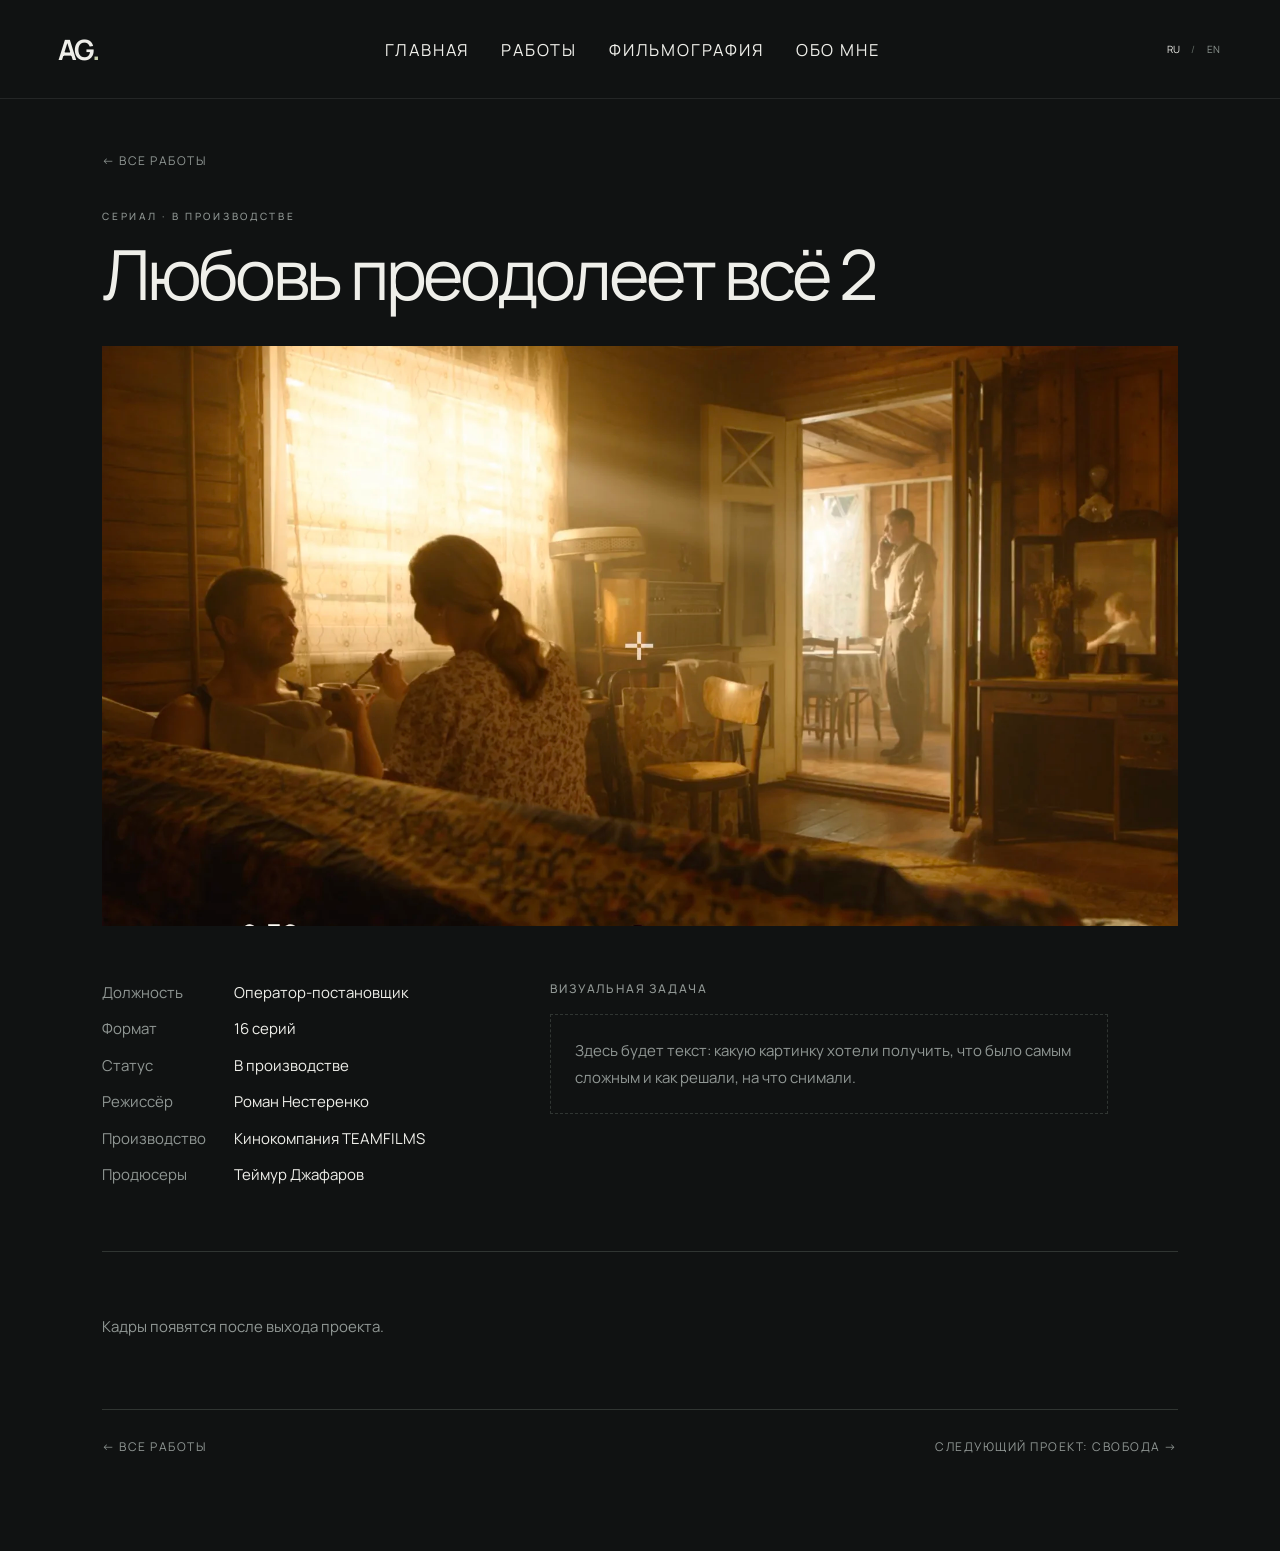
==== prototype/lyubov-preodoleet-vse-2.html @ f4542123 "Страницы для всех шести проектов (болванки без текста) Кадры обрезаны на 1,2–3 % по краям, чтобы убр" ====
<!doctype html>
<html lang="ru">
<head>
  <meta charset="utf-8">
  <meta name="viewport" content="width=device-width, initial-scale=1">
  <meta name="description" content="«Любовь преодолеет всё 2» (в производстве): оператор-постановщик Александр Горулёв. Кадры, трейлер и визуальное решение проекта.">
  <title>«Любовь преодолеет всё 2» — оператор-постановщик Александр Горулёв</title>
  <link rel="canonical" href="https://alexandergorulev.com/lyubov-preodoleet-vse-2">
  <link rel="stylesheet" href="styles.css?v=shared-nav-1">
  <link rel="stylesheet" href="works-trailers.css">
  <link rel="stylesheet" href="project.css?v=2">
  <script src="content.js?v=pages-3" defer></script>
  <script src="projects-i18n.js?v=1" defer></script>
  <script src="app.js?v=pages-4" defer></script>
  <script src="project.js?v=1" defer></script>
</head>
<body id="top" class="inner-page" data-page-title="work"
      data-title-ru="«Любовь преодолеет всё 2» — оператор-постановщик Александр Горулёв"
      data-title-en="Love Will Conquer All 2 — Alexander Gorulev, Director of Photography">
  <a class="skip-link" href="#main" data-i18n="skipContent">Перейти к содержанию</a>
  <header class="header">
    <a class="wordmark" href="index.html" aria-label="На главную">AG<span class="wordmark-dot">.</span></a>
    <nav class="desktop-nav" aria-label="Основная навигация">
      <a href="index.html" data-i18n="homeNav">Главная</a>
      <a href="works.html" data-i18n="work">Работы</a>
      <a href="filmography.html" data-i18n="filmographyTitle">Фильмография</a>
      <a href="about.html" data-i18n="about">Обо мне</a>
    </nav>
    <div class="header-actions">
      <div class="languages" aria-label="Language"><button data-lang="ru" aria-pressed="true">RU</button><span>/</span><button data-lang="en" aria-pressed="false">EN</button></div>
      <button class="menu-toggle" aria-expanded="false" aria-controls="mobile-nav" aria-label="Открыть меню"><span></span><span></span></button>
    </div>
    <nav id="mobile-nav" class="mobile-nav" aria-label="Мобильная навигация" hidden>
      <a href="index.html" data-i18n="homeNav">Главная</a>
      <a href="works.html" data-i18n="work">Работы</a>
      <a href="filmography.html" data-i18n="filmographyTitle">Фильмография</a>
      <a href="about.html" data-i18n="about">Обо мне</a>
    </nav>
  </header>

  <main id="main" class="page-content">
    <article class="project-page section-pad" data-project="Любовь преодолеет всё 2">
      <a class="back-link" href="works.html" data-i18n="allWorks">← Все работы</a>

      <header class="project-head">
        <p class="eyebrow" data-i18n="lyubov_preodoleet_vse_2_type">Сериал · в производстве</p>
        <h1 data-i18n="lyubov_preodoleet_vse_2_title">Любовь преодолеет всё 2</h1>
      </header>

      <figure class="project-hero">
        <img src="assets/lyubov-preodoleet-vse-2/cover.webp" alt="«Любовь преодолеет всё 2»" width="1860" height="1004" fetchpriority="high">
      </figure>

      <section class="project-info">
        <dl class="project-facts">
          <dt data-i18n="projRole">Должность</dt><dd data-i18n="roleDop">Оператор-постановщик</dd>
          <dt data-i18n="projFormat">Формат</dt><dd data-i18n="lyubov_preodoleet_vse_2_projFormat">16 серий</dd>
          <dt data-i18n="projStatus">Статус</dt><dd data-i18n="lyubov_preodoleet_vse_2_projStatus">В производстве</dd>
          <dt data-i18n="projDirector">Режиссёр</dt><dd data-i18n="lyubov_preodoleet_vse_2_projDirector">Роман Нестеренко</dd>
          <dt data-i18n="projCompany">Производство</dt><dd data-i18n="lyubov_preodoleet_vse_2_projCompany">Кинокомпания TEAMFILMS</dd>
          <dt data-i18n="projProducers">Продюсеры</dt><dd data-i18n="lyubov_preodoleet_vse_2_projProducers">Теймур Джафаров</dd>
        </dl>
        <div class="project-task">
          <h2 data-i18n="projTask">Визуальная задача</h2>
          <!-- DRAFT: Alexander will provide this text (RU + EN) -->
          <p class="draft-note" data-i18n="projTaskDraft">Здесь будет текст: какую картинку хотели получить, что было самым сложным и как решали, на что снимали.</p>
        </div>
      </section>

      <section class="project-frames">
        <p class="frames-note" data-i18n="projNoFrames">Кадры появятся после выхода проекта.</p>
      </section>

      <nav class="project-next" aria-label="Проекты">
        <a href="works.html" data-i18n="allWorks">← Все работы</a>
        <a href="svoboda.html"><span data-i18n="projNext">Следующий проект</span>: <span data-i18n="svoboda_title">Свобода</span> →</a>
      </nav>
    </article>
  </main>

</body>
</html>
---- prototype/styles.css ----
@import url('https://fonts.googleapis.com/css2?family=Manrope:wght@400;500;600;700&display=swap');
:root{color-scheme:dark;--bg:#101212;--text:#efefea;--muted:#909794;--line:#303532;--accent:#c8cfad}
*{box-sizing:border-box}html{scroll-behavior:smooth;scroll-padding-top:96px}body{margin:0;background:var(--bg);color:var(--text);font-family:Manrope,Arial,sans-serif;-webkit-font-smoothing:antialiased}button,a{-webkit-tap-highlight-color:transparent}a{color:inherit;text-decoration:none}button{font:inherit;color:inherit;cursor:pointer}button:focus-visible,a:focus-visible{outline:2px solid var(--accent);outline-offset:7px}button{border:0}a,button{touch-action:manipulation}button:hover,a:hover{color:var(--accent)}[hidden]{display:none!important}.header{position:absolute;top:0;left:0;width:100%;z-index:5;display:flex;align-items:center;justify-content:space-between;padding:30px 4.5%;border-bottom:1px solid #ffffff15}.wordmark{font-size:28px;font-weight:700;letter-spacing:-2px}.wordmark-dot{color:var(--accent)}.desktop-nav{display:flex;gap:32px;align-items:center;font-size:11px;letter-spacing:1.8px;text-transform:uppercase}.text-button{background:none;padding:0;text-transform:inherit;letter-spacing:inherit;font-size:inherit}.header-actions{display:flex;align-items:center;gap:24px}.languages{display:flex;gap:9px;align-items:center;font-size:10px;letter-spacing:1px}.languages button{padding:10px 2px;background:none;color:#8e9691;font-size:10px}.languages button[aria-pressed=true]{color:var(--text)}.languages span{color:#606963}.menu-toggle{display:none}.hero{position:relative;min-height:740px;height:100svh;max-height:1150px;overflow:hidden}.hero-image,.hero-shade{position:absolute;width:100%;height:100%;inset:0;object-fit:cover}.hero-shade{background:linear-gradient(90deg,#0712115e,transparent 75%),linear-gradient(0deg,#101212 0%,transparent 28%,#050a091c 80%)}.hero-content{position:relative;padding:0 8%;top:29%}.eyebrow{text-transform:uppercase;font-size:10px;letter-spacing:2.7px;font-weight:500;margin:0 0 23px}.hero h1{font-size:clamp(60px,7.8vw,122px);font-weight:400;letter-spacing:-.065em;line-height:1.02;margin:0 0 39px}.hero h1 span{display:block}.play-button{display:flex;gap:18px;align-items:center;padding:0;background:transparent;font-size:10px;letter-spacing:2.1px}.play-icon{display:grid;place-items:center;width:56px;height:56px;border:1px solid #e7ead77a;border-radius:50%;font-size:12px;padding-left:3px;transition:background .2s,border-color .2s}.play-button:hover .play-icon{background:#e9eed718;border-color:var(--accent)}.hero-bottom{position:absolute;bottom:36px;left:4.5%;right:4.5%;display:flex;justify-content:space-between;align-items:center}.placeholder-note{font-size:9px;letter-spacing:1px;color:#b1b8af}.scroll-link{display:flex;align-items:center;gap:40px;font-size:10px;letter-spacing:1px}.scroll-link span:last-child{font-size:24px}.section-pad{padding-left:8%;padding-right:8%}.work{padding-top:105px;padding-bottom:70px}.section-heading{display:flex;justify-content:space-between;align-items:end;margin-bottom:44px}.muted{color:var(--muted)}h2{font-size:clamp(30px,3.2vw,48px);line-height:1.2;font-weight:400;letter-spacing:-1.8px;margin:0}.count{font-size:11px;letter-spacing:0;vertical-align:top;display:inline-block;margin:6px 0 0 18px;color:var(--muted)}.section-note{font-size:11px;line-height:1.9;color:var(--muted);margin:0}.project-grid{display:grid;grid-template-columns:1fr 1fr;gap:45px 28px}.project-image{position:relative;overflow:hidden;background:#1a201f;aspect-ratio:1.6}.project-image img{width:100%;height:100%;object-fit:cover;display:block}.image-label{position:absolute;bottom:14px;left:16px;text-transform:uppercase;font-size:7px;letter-spacing:1.5px;color:#d6dcd0b0;background:#10171277;padding:5px 7px}.project-caption{display:flex;justify-content:space-between;gap:20px;align-items:center;margin-top:17px}.project h3{font-size:22px;font-weight:400;margin:0}.project-number{font-size:9px;color:var(--muted);letter-spacing:1px}.layout-note{display:flex;gap:10px;align-items:center;color:var(--muted);font-size:10px;line-height:1.8;margin-top:40px}.small-dot{width:4px;height:4px;flex-shrink:0;background:var(--accent);border-radius:50%}.about{border-top:1px solid var(--line);border-bottom:1px solid var(--line);padding-top:52px;padding-bottom:52px;display:grid;grid-template-columns:1fr 2fr auto;align-items:center;gap:20px}.about .eyebrow{margin:0}.about h2{font-size:26px;letter-spacing:-.8px}.role-line{font-size:12px;color:var(--muted);margin-bottom:0}.about-mark{font-size:50px;letter-spacing:-5px;color:#39403b}.contact{padding-top:64px;padding-bottom:64px;display:flex;justify-content:space-between;align-items:center}.contact h2{font-size:46px}.contact-note{font-size:11px;color:var(--muted);margin:20px 0 0}.external-link{display:flex;align-items:center;gap:64px;padding:15px 0;border-bottom:1px solid #64705e;font-size:12px}.footer{border-top:1px solid var(--line);padding:25px 4.5%;display:flex;justify-content:space-between;gap:20px;color:var(--muted);font-size:9px;letter-spacing:.5px}.skip-link{position:fixed;top:-80px;left:20px;z-index:50;background:#202622;padding:15px}.skip-link:focus{top:15px}.modal-open{overflow:hidden}dialog{padding:24px;width:min(1000px,92vw);max-height:90svh;border:1px solid #465046;background:#111614;color:var(--text)}dialog::backdrop{background:#020605e8;backdrop-filter:blur(8px)}.dialog-top{display:flex;align-items:center;justify-content:space-between;margin-bottom:22px}.dialog-top .eyebrow{margin:0}.close-button{font-size:32px;background:none;width:44px;height:44px}.video-placeholder{aspect-ratio:16/9;display:flex;align-items:center;justify-content:center;flex-direction:column;text-align:center;padding:20px;background:radial-gradient(ellipse at center,#2c3932,#171e1a 70%);border:1px solid #ffffff0d}.large-play{font-size:60px;color:var(--accent);margin-bottom:20px}.video-placeholder h2{font-size:26px;letter-spacing:-.5px}.video-placeholder p{font-size:12px;color:var(--muted);line-height:1.7}.video-label{font-size:8px;letter-spacing:2px;margin-top:24px;color:var(--muted)}
@media(min-width:1600px){.work,.about,.contact{padding-left:max(8%,calc((100vw - 1400px)/2));padding-right:max(8%,calc((100vw - 1400px)/2))}}
@media(max-width:760px){html{scroll-padding-top:24px}.header{padding:20px 6%}.desktop-nav{display:none}.menu-toggle{background:none;width:32px;height:32px;display:flex;flex-direction:column;justify-content:center;gap:6px;padding:4px}.menu-toggle span{display:block;width:24px;height:1px;background:var(--text)}.menu-toggle[aria-expanded=true] span:first-child{transform:translateY(3.5px) rotate(45deg)}.menu-toggle[aria-expanded=true] span:last-child{transform:translateY(-3.5px) rotate(-45deg)}.mobile-nav{position:absolute;top:80px;left:0;width:100%;display:flex;flex-direction:column;align-items:start;gap:25px;background:#111a17f7;padding:32px 6%;font-size:18px;border-bottom:1px solid var(--line)}.hero{min-height:640px;max-height:920px}.hero-content{padding:0 7%;top:30%}.hero h1{font-size:clamp(54px,12.3vw,90px);margin-bottom:35px}.hero .eyebrow{font-size:8px;letter-spacing:2px}.hero-image{object-position:62% center}.hero-bottom{left:7%;right:7%;bottom:24px;align-items:start;gap:22px;flex-direction:column}.placeholder-note{font-size:8px}.scroll-link{gap:25px;font-size:9px}.section-pad{padding-left:7%;padding-right:7%}.work{padding-top:68px;padding-bottom:45px}.section-heading{margin-bottom:30px}.section-heading h2{font-size:31px;letter-spacing:-1.2px}.section-note{display:none}.count{margin-left:10px;font-size:9px}.project-grid{grid-template-columns:1fr;gap:32px}.project h3{font-size:18px}.project-caption{margin-top:13px}.layout-note{font-size:9px;align-items:start;margin-top:30px}.small-dot{margin-top:6px}.about{grid-template-columns:1fr auto;padding-top:32px;padding-bottom:32px;gap:18px}.about>.eyebrow{grid-column:1/-1}.about h2{font-size:23px}.about-mark{font-size:36px}.contact{padding-top:40px;padding-bottom:40px;align-items:start;flex-direction:column;gap:25px}.contact h2{font-size:37px}.contact .eyebrow{margin-bottom:18px}.external-link{gap:60px}.footer{padding:22px 7%;flex-wrap:wrap;font-size:8px}.footer>span:nth-child(2){order:3;width:100%}dialog{padding:14px}.video-placeholder{aspect-ratio:auto;min-height:300px}.video-placeholder h2{font-size:22px}.video-placeholder p{max-width:220px}.large-play{font-size:45px}}
@media(prefers-reduced-motion:reduce){html{scroll-behavior:auto}*,*::before,*::after{transition:none!important;animation:none!important}}

/* Prominent professional subtitle on the hero. */
.hero .eyebrow{font-size:22px;letter-spacing:2.7px}
@media(max-width:760px){.hero .eyebrow{font-size:16px;letter-spacing:1.8px}}

.showreel-player{aspect-ratio:16/9;background:#000;width:100%}.showreel-player iframe{display:block;width:100%;height:100%;border:0}.video-fallback{font-size:12px;color:var(--muted);margin:18px 0 0;text-align:right}

.showreel-player video{display:block;width:100%;height:100%;object-fit:contain;background:#000}

/* Selected frame: original proportions and colour, left-anchored desktop crop. */
.hero{min-height:0;height:100svh;max-height:none}
.hero-image{object-fit:cover;object-position:left center;filter:none}
.hero-shade{background:radial-gradient(ellipse at 80% 48%,rgba(0,0,0,.12),transparent 48%)}
.hero-content{position:absolute;left:65%;right:3%;top:50%;padding:0;transform:translateY(-50%)}
.hero h1{font-size:clamp(44px,4.6vw,88px);letter-spacing:-.055em}
.hero .eyebrow{font-size:22px;letter-spacing:1.5px;line-height:1.5}
.hero-bottom{justify-content:flex-end}
@media(max-aspect-ratio:17/10){
 .hero{height:calc(100px + 42.4vw);min-height:0;padding:0}
 .hero-image{top:100px;height:calc(100% - 100px);object-fit:cover;object-position:left center}
 .hero-shade{top:100px;height:calc(100% - 100px)}
 .hero-content{left:53%;right:3%;top:calc(100px + 21.2vw);transform:translateY(-50%);padding:0}
 .hero h1{font-size:clamp(24px,5vw,68px);margin-bottom:18px}
 .hero .eyebrow{font-size:clamp(10px,1.65vw,22px);letter-spacing:1px;margin-bottom:12px}
 .hero .play-icon{width:36px;height:36px;font-size:10px}
 .hero .play-button{font-size:9px;letter-spacing:1px;gap:10px}
 .hero-bottom{display:none}
}
@media(max-width:480px){
 .hero .eyebrow{font-size:10px;letter-spacing:.4px;margin-bottom:8px}
 .hero h1{font-size:24px;margin-bottom:12px}
 .hero .play-icon{width:28px;height:28px}
 .hero .play-button{font-size:8px;letter-spacing:.5px;gap:7px}
}

.project-image.has-cover{aspect-ratio:2.35 / 1;background:transparent}.project-image.has-cover img{width:100%;height:100%;object-fit:cover}

/* About: approved Russian biography; retain the existing English introduction. */
.about-copy{min-width:0}
.about-bio{max-width:65ch;font-size:18px;line-height:1.8}
.about-bio p{margin:20px 0 0}
.about-links{display:flex;flex-wrap:wrap;gap:12px 24px;margin-top:24px;font-size:12px;color:var(--muted)}
.about-links a{text-decoration:underline;text-decoration-color:var(--line);text-underline-offset:5px}
.about .about-en{display:none}
html[lang="en"] .about .about-ru{display:none}
html[lang="en"] .about span.about-en{display:inline}
html[lang="en"] .about p.about-en{display:block}
@media(max-width:760px){.about-bio{font-size:16px;line-height:1.8}}

/* Contact details share the existing section layout and typography. */
.contact{gap:32px}
.contact .contact-details{display:grid;grid-template-columns:repeat(3,minmax(0,1fr));gap:24px;margin:0;min-width:0}
.contact .contact-details dt{font-size:14px;line-height:15px;color:var(--muted);margin-bottom:8px}
.contact .contact-details dd{margin:0;font-size:20px;line-height:23.8px}
.contact .contact-details a{display:inline-block;padding:4px 0;overflow-wrap:anywhere}
@media(min-width:761px) and (max-width:1100px){.contact .contact-details{grid-template-columns:1fr;gap:18px}}
@media(max-width:760px){.contact .contact-details{grid-template-columns:1fr;gap:20px;width:100%}}

@media(max-width:760px){.contact .contact-details dd{font-size:18px}.contact .contact-details dt{font-size:14px}}

/* Enlarge only the hero showreel label, keeping the button geometry intact. */
.hero .play-button > span:last-child{font-size:21px;line-height:1}
@media(max-width:760px){.hero .play-button > span:last-child{font-size:clamp(10px,1.8vw,14px)}}

/* Reserve the existing header height on pages without a hero. */
.inner-page .page-content{padding-top:100px}
@media(max-width:760px){.inner-page .page-content{padding-top:80px}}

/* Professional credits on the filmography page only. */
.filmography .filmography-details{margin-top:8px;font-size:16px;line-height:1.7;color:var(--muted)}
.filmography .filmography-details p{margin:0}
.filmography .filmography-details p+p{margin-top:3px}
.filmography .filmography-credit+.filmography-credit{margin-top:28px}
@media(max-width:760px){.filmography .filmography-details{font-size:14px}}

/* Shared navigation matches the approved home-page menu. */
.desktop-nav{font-size:16.5px}
.mobile-nav{font-size:27px}

/* Home-page desktop labels only; mobile and inner pages retain their sizes. */
@media(min-width:761px){
 body:has(> main > .hero) .languages,
 body:has(> main > .hero) .languages button{font-size:15px}
 body:has(> main > .hero) .scroll-link > span:first-child{font-size:15px}
}
---- prototype/works-trailers.css ----
.trailer-link{display:inline-block;margin-top:12px;padding:0;background:none;font-size:11px;letter-spacing:1.5px;color:var(--muted)}
#trailer-dialog{width:min(calc(100vw - 32px),calc((100svh - 132px)*16/9 + 48px));max-width:none;max-height:calc(100svh - 32px);padding:24px}
#trailer-dialog .dialog-top{gap:16px;margin-bottom:12px}
#trailer-dialog .eyebrow{line-height:1.5}
#trailer-dialog .close-button{flex-shrink:0}
#trailer-player{width:100%;aspect-ratio:16/9;background:#000}
#trailer-player iframe{display:block;width:100%;height:100%;border:0}
---- prototype/project.css ----
/* Project (case) pages. Uses the site's existing colours, type and spacing. */
.project-page{padding-top:48px;padding-bottom:96px}
.back-link{display:inline-block;font-size:12px;letter-spacing:1.5px;text-transform:uppercase;color:var(--muted);margin-bottom:40px}
.project-head{margin-bottom:36px}
.project-head .eyebrow{margin-bottom:16px;color:var(--muted)}
.project-head h1{font-size:clamp(40px,5.4vw,84px);font-weight:400;letter-spacing:-.05em;line-height:1.02;margin:0}
.project-hero{margin:0 0 56px;background:#000}
.project-hero img{display:block;width:100%;height:auto}

.project-info{display:grid;grid-template-columns:minmax(0,1fr) minmax(0,1.6fr);gap:56px;padding-bottom:64px;border-bottom:1px solid var(--line)}
.project-facts{margin:0;display:grid;grid-template-columns:auto 1fr;gap:14px 28px;align-content:start;font-size:15px;line-height:1.5}
.project-facts dt{color:var(--muted)}
.project-facts dd{margin:0}
.project-task h2{font-size:12px;letter-spacing:1.8px;text-transform:uppercase;font-weight:500;color:var(--muted);margin:0 0 18px}
.project-task p{font-size:18px;line-height:1.8;margin:0;max-width:62ch}
.project-task .draft-note{border:1px dashed var(--line);padding:22px 24px;color:var(--muted);font-size:15px}
.trailer-button{display:inline-flex;align-items:center;gap:14px;margin-top:32px;padding:0;background:none;font-size:12px;letter-spacing:1.8px;text-transform:uppercase}
.trailer-button .play-icon{width:44px;height:44px}

.project-frames{padding-top:64px}
.project-frames h2{font-size:12px;letter-spacing:1.8px;text-transform:uppercase;font-weight:500;color:var(--muted);margin:0 0 28px}
.frame-grid{display:grid;grid-template-columns:1fr 1fr;gap:20px}
.frame-grid button{display:block;padding:0;background:#000;cursor:zoom-in}
.frame-grid img{display:block;width:100%;height:auto;transition:opacity .2s}
.frame-grid button:hover img{opacity:.85}
.project-next{display:flex;justify-content:space-between;align-items:center;gap:20px;margin-top:72px;padding-top:28px;border-top:1px solid var(--line);font-size:12px;letter-spacing:1.5px;text-transform:uppercase;color:var(--muted)}

#frame-dialog{width:min(96vw,1800px);max-height:96svh;padding:16px;background:#050707}
#frame-dialog img{display:block;width:100%;height:auto;max-height:calc(96svh - 92px);object-fit:contain}
#frame-dialog .dialog-top{margin-bottom:10px}

@media(max-width:900px){.project-info{grid-template-columns:1fr;gap:40px}}
@media(max-width:760px){
  .project-page{padding-top:28px;padding-bottom:64px}
  .back-link{margin-bottom:28px;font-size:11px}
  .project-hero{margin-bottom:40px}
  .project-facts{font-size:14px;gap:10px 20px}
  .project-task p{font-size:16px}
  .frame-grid{grid-template-columns:1fr;gap:14px}
  .project-frames{padding-top:48px}
}
/* Odd number of frames: the last one spans the full width. */
.frame-grid button:last-child:nth-child(odd){grid-column:1/-1}
.frames-note{font-size:15px;color:var(--muted);margin:0}
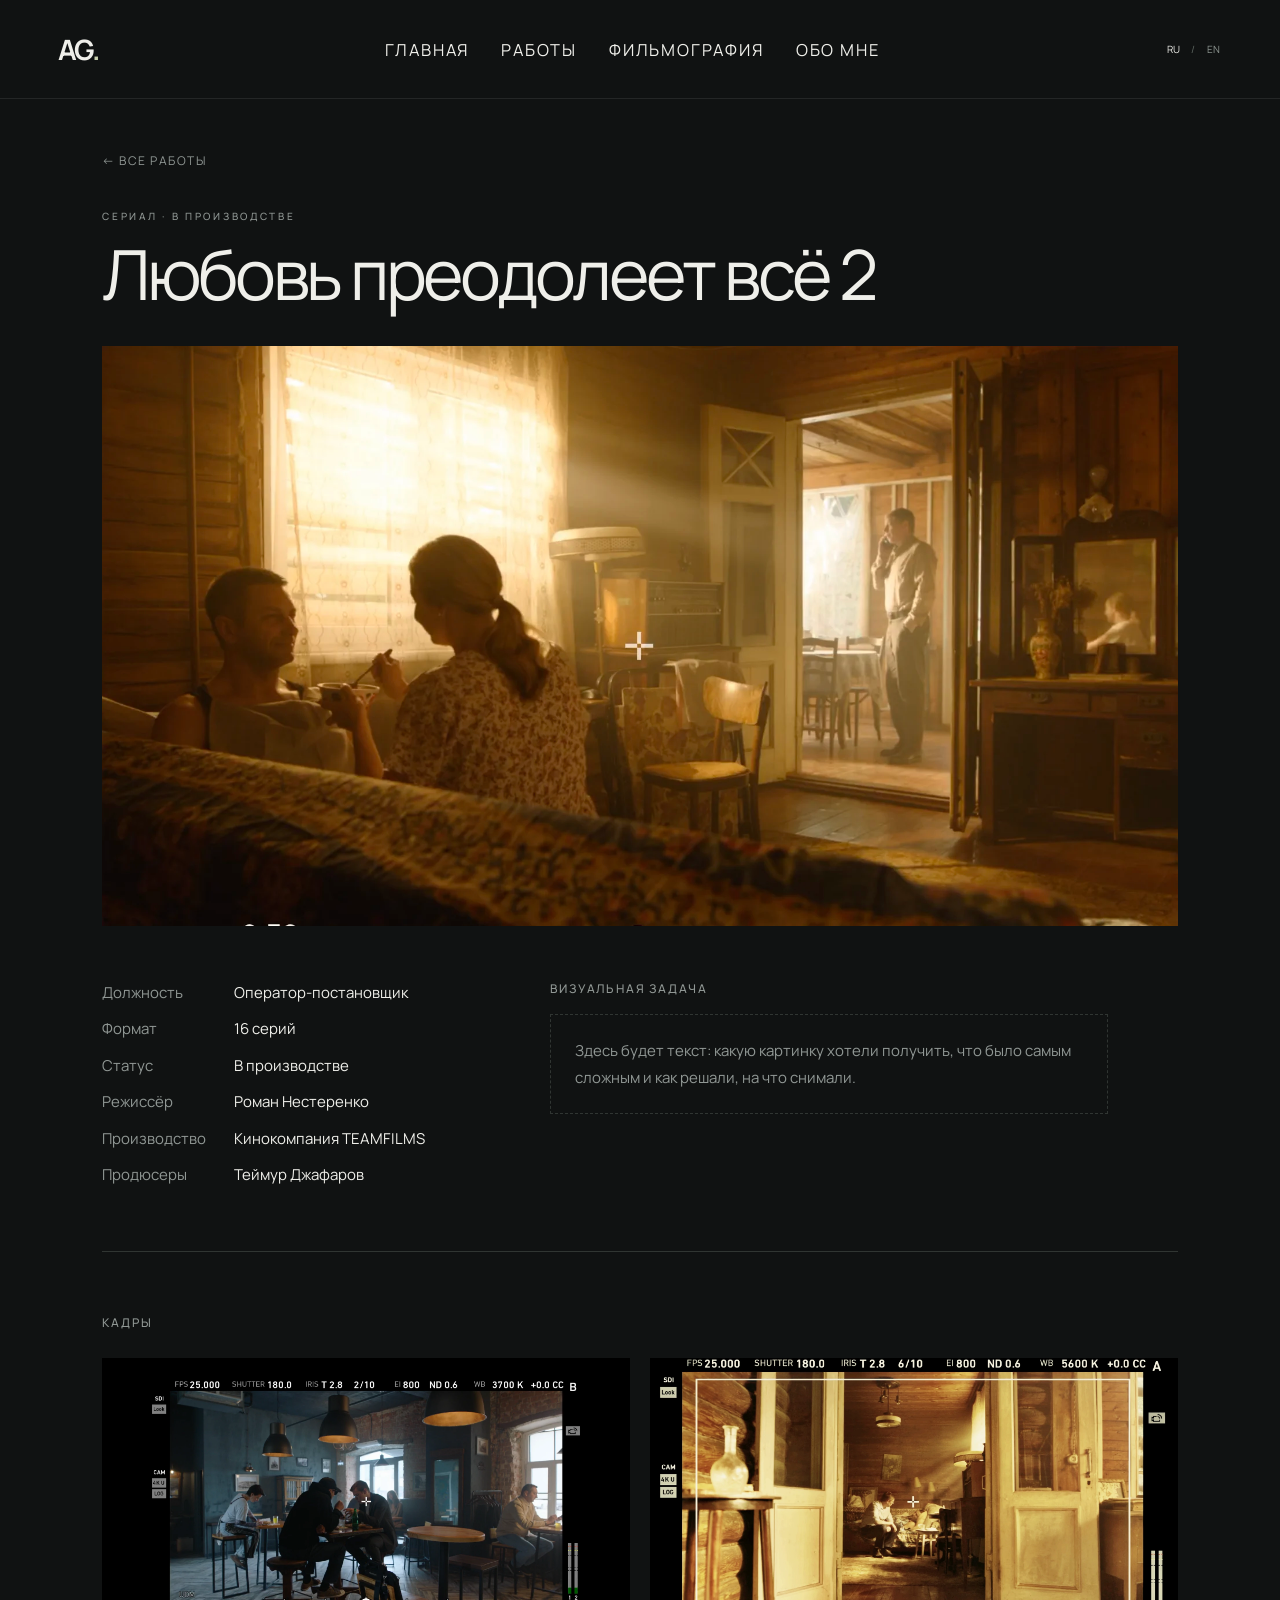
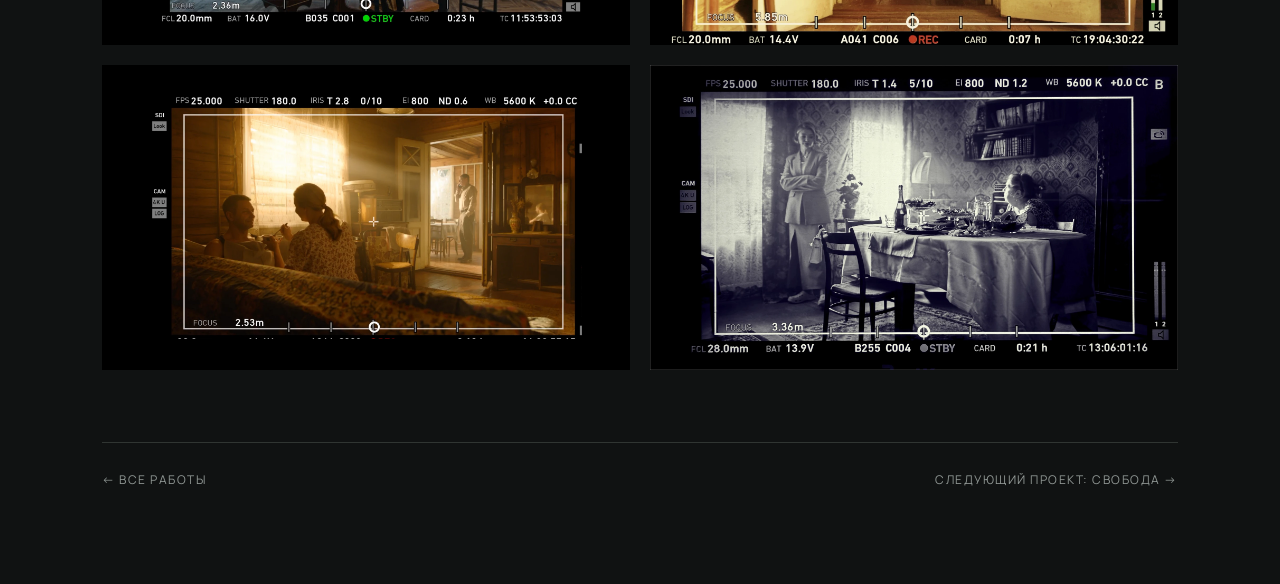
==== commit 3bb39cc4: "«Любовь преодолеет всё 2»: четыре кадра с монитора в галерее Co-Authored-By: Claude Opus 5.5 <norepl" ====
--- a/prototype/lyubov-preodoleet-vse-2.html
+++ b/prototype/lyubov-preodoleet-vse-2.html
@@ -67,8 +67,14 @@
         </div>
       </section>
 
-      <section class="project-frames">
-        <p class="frames-note" data-i18n="projNoFrames">Кадры появятся после выхода проекта.</p>
+      <section class="project-frames" aria-labelledby="frames-title">
+        <h2 id="frames-title" data-i18n="projFrames">Кадры</h2>
+        <div class="frame-grid">
+          <button type="button"><img src="assets/lyubov-preodoleet-vse-2/frames/01.webp" alt="«Любовь преодолеет всё 2», кадр 1" width="2000" height="920" loading="lazy"></button>
+          <button type="button"><img src="assets/lyubov-preodoleet-vse-2/frames/02.webp" alt="«Любовь преодолеет всё 2», кадр 2" width="2000" height="1086" loading="lazy"></button>
+          <button type="button"><img src="assets/lyubov-preodoleet-vse-2/frames/03.webp" alt="«Любовь преодолеет всё 2», кадр 3" width="2000" height="920" loading="lazy"></button>
+          <button type="button"><img src="assets/lyubov-preodoleet-vse-2/frames/04.webp" alt="«Любовь преодолеет всё 2», кадр 4" width="2000" height="1159" loading="lazy"></button>
+        </div>
       </section>
 
       <nav class="project-next" aria-label="Проекты">
@@ -78,5 +84,12 @@
     </article>
   </main>
 
+  <dialog id="frame-dialog" aria-label="Кадр / Frame">
+    <div class="dialog-top">
+      <p class="eyebrow" data-i18n="lyubov_preodoleet_vse_2_title">Любовь преодолеет всё 2</p>
+      <button class="close-button" type="button" aria-label="Закрыть / Close" data-frame-close>×</button>
+    </div>
+    <img alt="">
+  </dialog>
 </body>
 </html>
